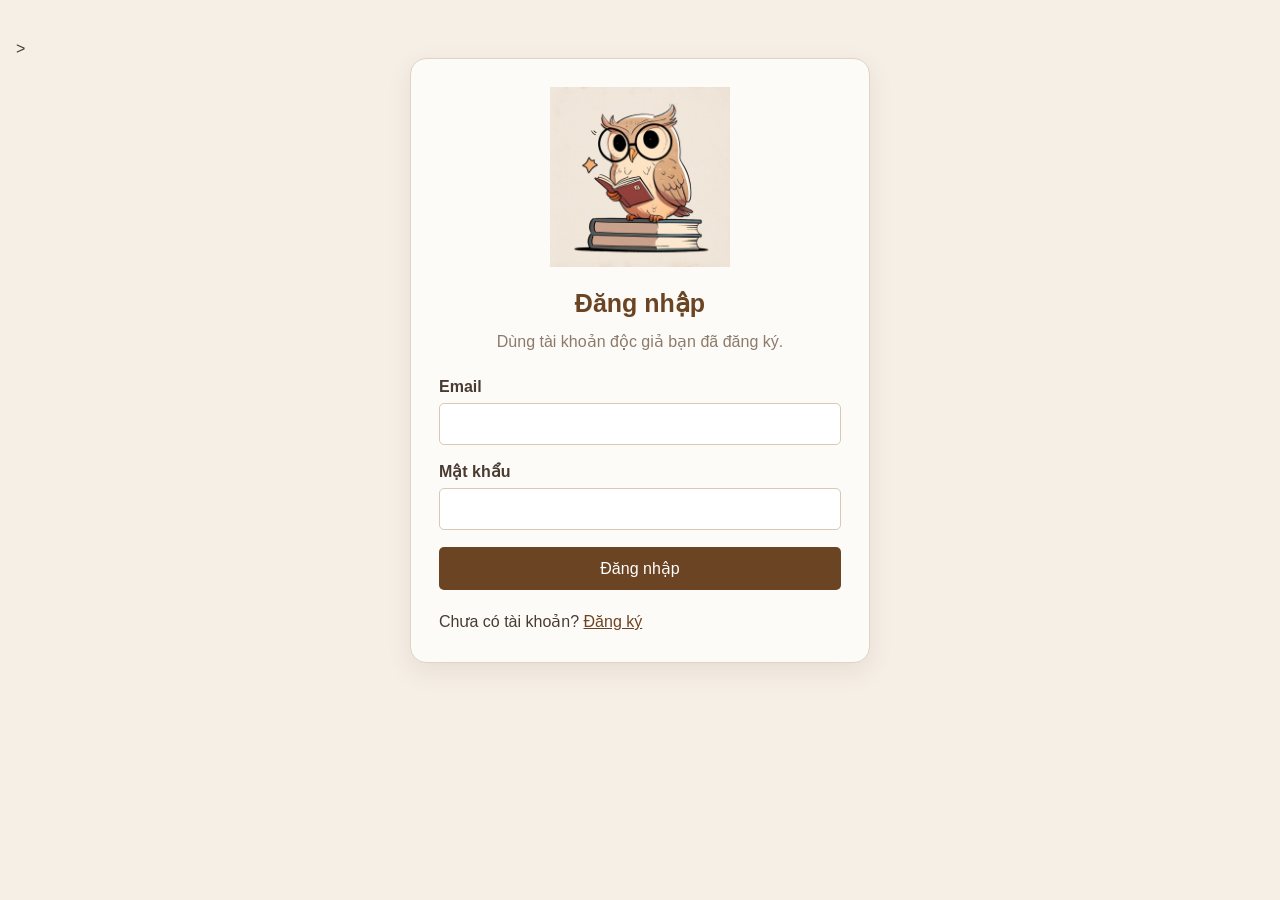
==== public/login.html @ e3bf55f5 "Khoi tao ma nguon du an thu vien ReadOwl" ====
<!DOCTYPE html>
<html lang="vi">
<head>
    <meta charset="UTF-8">
    <meta name="viewport" content="width=device-width, initial-scale=1.0">
    <title>Đăng nhập thư viện</title>
    <link rel="stylesheet" href="assets/css/auth.css">
    <link rel="stylesheet" href="assets/css/auth-extra.css">
    <script src="assets/js/api.js" defer></script>
    <script src="assets/js/login.js" defer></script>
</head>
<body class="login-page">>
    <main class="auth-box">
        <div class="login-logo">
            <img src="assets/images/readowl-logo.png" alt="ReadOwl">
        </div>
        <h1>Đăng nhập</h1>
        <p class="description">Dùng tài khoản độc giả bạn đã đăng ký.</p>
        <form id="login-form">
            <div class="form-group">
                <label for="email">Email</label>
                <input id="email" type="email" autocomplete="email" maxlength="150" required>
                <span id="email-error" class="field-error" aria-live="polite"></span>
            </div>
            <div class="form-group">
                <label for="password">Mật khẩu</label>
                <input id="password" type="password" autocomplete="current-password" maxlength="72" required>
                <span id="password-error" class="field-error" aria-live="polite"></span>
            </div>
            <button id="login-button" type="submit">Đăng nhập</button>
            <p id="message" class="message" aria-live="polite"></p>
        </form>
        <p class="auth-link">Chưa có tài khoản? <a href="register.html">Đăng ký</a></p>
    </main>
</body>
</html>
---- public/assets/css/auth.css ----
* {
    box-sizing: border-box;
}

body {
    margin: 0;
    padding: 40px 16px;
    background: #eef2f7;
    color: #1f2937;
    font-family: Arial, sans-serif;
}

.auth-box {
    width: 100%;
    max-width: 460px;
    margin: 0 auto;
    padding: 28px;
    background: white;
    border: 1px solid #dbe2ea;
    border-radius: 10px;
}

.brand {
    margin: 0 0 12px;
    color: #2563eb;
    font-size: 13px;
    font-weight: bold;
    letter-spacing: 2px;
}

h1 {
    margin: 0 0 12px;
    font-size: 25px;
}

.description {
    margin: 0 0 24px;
    color: #64748b;
    line-height: 1.5;
}

.form-group {
    margin-bottom: 17px;
}

label {
    display: block;
    margin-bottom: 7px;
    font-weight: bold;
}

input {
    width: 100%;
    padding: 11px;
    border: 1px solid #cbd5e1;
    border-radius: 5px;
    font-size: 16px;
}

input:focus {
    outline: 2px solid #93c5fd;
    border-color: #2563eb;
}

small {
    display: block;
    margin-top: 6px;
    color: #64748b;
}

.field-error {
    display: block;
    margin-top: 6px;
    color: #b91c1c;
    font-size: 13px;
}

button {
    width: 100%;
    padding: 12px;
    border: 0;
    border-radius: 5px;
    background: #2563eb;
    color: white;
    font-size: 16px;
    cursor: pointer;
}

button:hover {
    background: #1d4ed8;
}

button:disabled {
    opacity: 0.65;
    cursor: wait;
}

.message {
    margin: 15px 0 0;
    line-height: 1.5;
}

.message.error {
    color: #b91c1c;
}

.message.success {
    color: #15803d;
}
---- public/assets/css/auth-extra.css ----
.auth-link {
    margin: 20px 0 0;
    line-height: 1.5;
}

a {
    color: #2563eb;
}

dl {
    margin: 20px 0;
}

dt {
    margin-top: 14px;
    color: #64748b;
    font-size: 14px;
}

dd {
    margin: 5px 0 0;
    overflow-wrap: anywhere;
    line-height: 1.5;
}

.admin-panel-btn {
    display: block;
    width: 100%;
    margin: 0 0 12px;
    padding: 12px;
    background: #facc15;
    border: 1.5px solid #ca8a04;
    border-radius: 5px;
    color: #000000;
    font-weight: bold;
    text-align: center;
    text-decoration: none;
}

.admin-panel-btn:hover {
    background: #fde047;
}

/* Giao diện đăng nhập ReadOwl */
.login-page {
    background: #f6efe6;
    color: #4a3b32;
}

.login-page .auth-box {
    background: #fdfbf7;
    border-color: #dfd3c3;
    border-radius: 16px;
    box-shadow: 0 8px 24px rgba(107, 68, 35, 0.1);
}

.login-logo {
    margin-bottom: 18px;
    text-align: center;
}

.login-logo img {
    width: 180px;
    max-width: 100%;
    height: auto;
}

.login-page h1 {
    color: #6b4423;
    text-align: center;
}

.login-page .description {
    color: #8c7a6b;
    text-align: center;
}

.login-page input {
    border-color: #d8c8b4;
}

.login-page input:focus {
    outline: 2px solid #e6d4bc;
    border-color: #8b5e3c;
}

.login-page button {
    background: #6b4423;
}

.login-page button:hover {
    background: #53331b;
}

.login-page a {
    color: #6b4423;
}
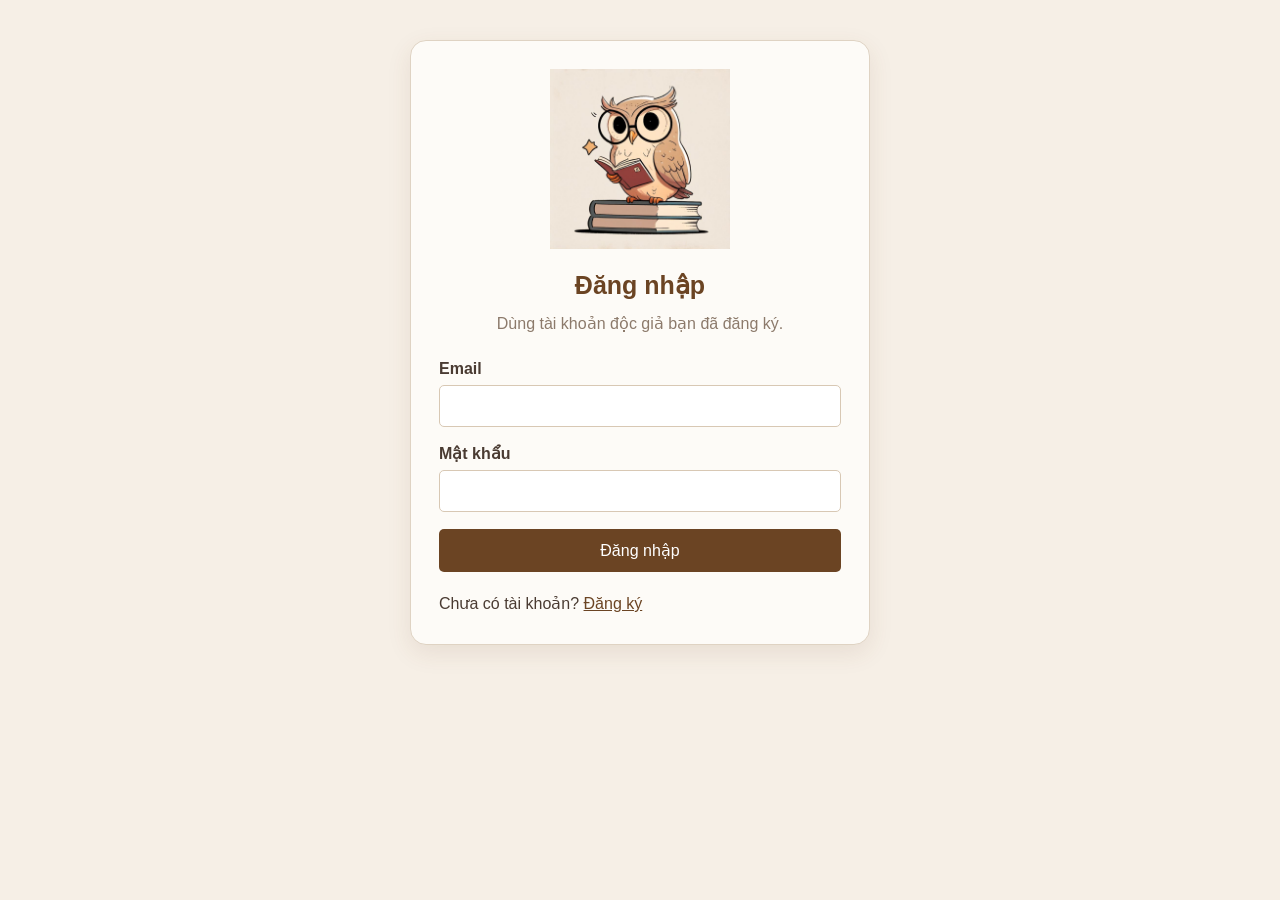
==== commit 99dd2edd: "fix(ui): ho tro hien thi moi do phan giai va chuyen nut sang nen mau chu trang" ====
--- a/public/login.html
+++ b/public/login.html
@@ -9,7 +9,7 @@
     <script src="assets/js/api.js" defer></script>
     <script src="assets/js/login.js" defer></script>
 </head>
-<body class="login-page">>
+<body class="login-page">
     <main class="auth-box">
         <div class="login-logo">
             <img src="assets/images/readowl-logo.png" alt="ReadOwl">
